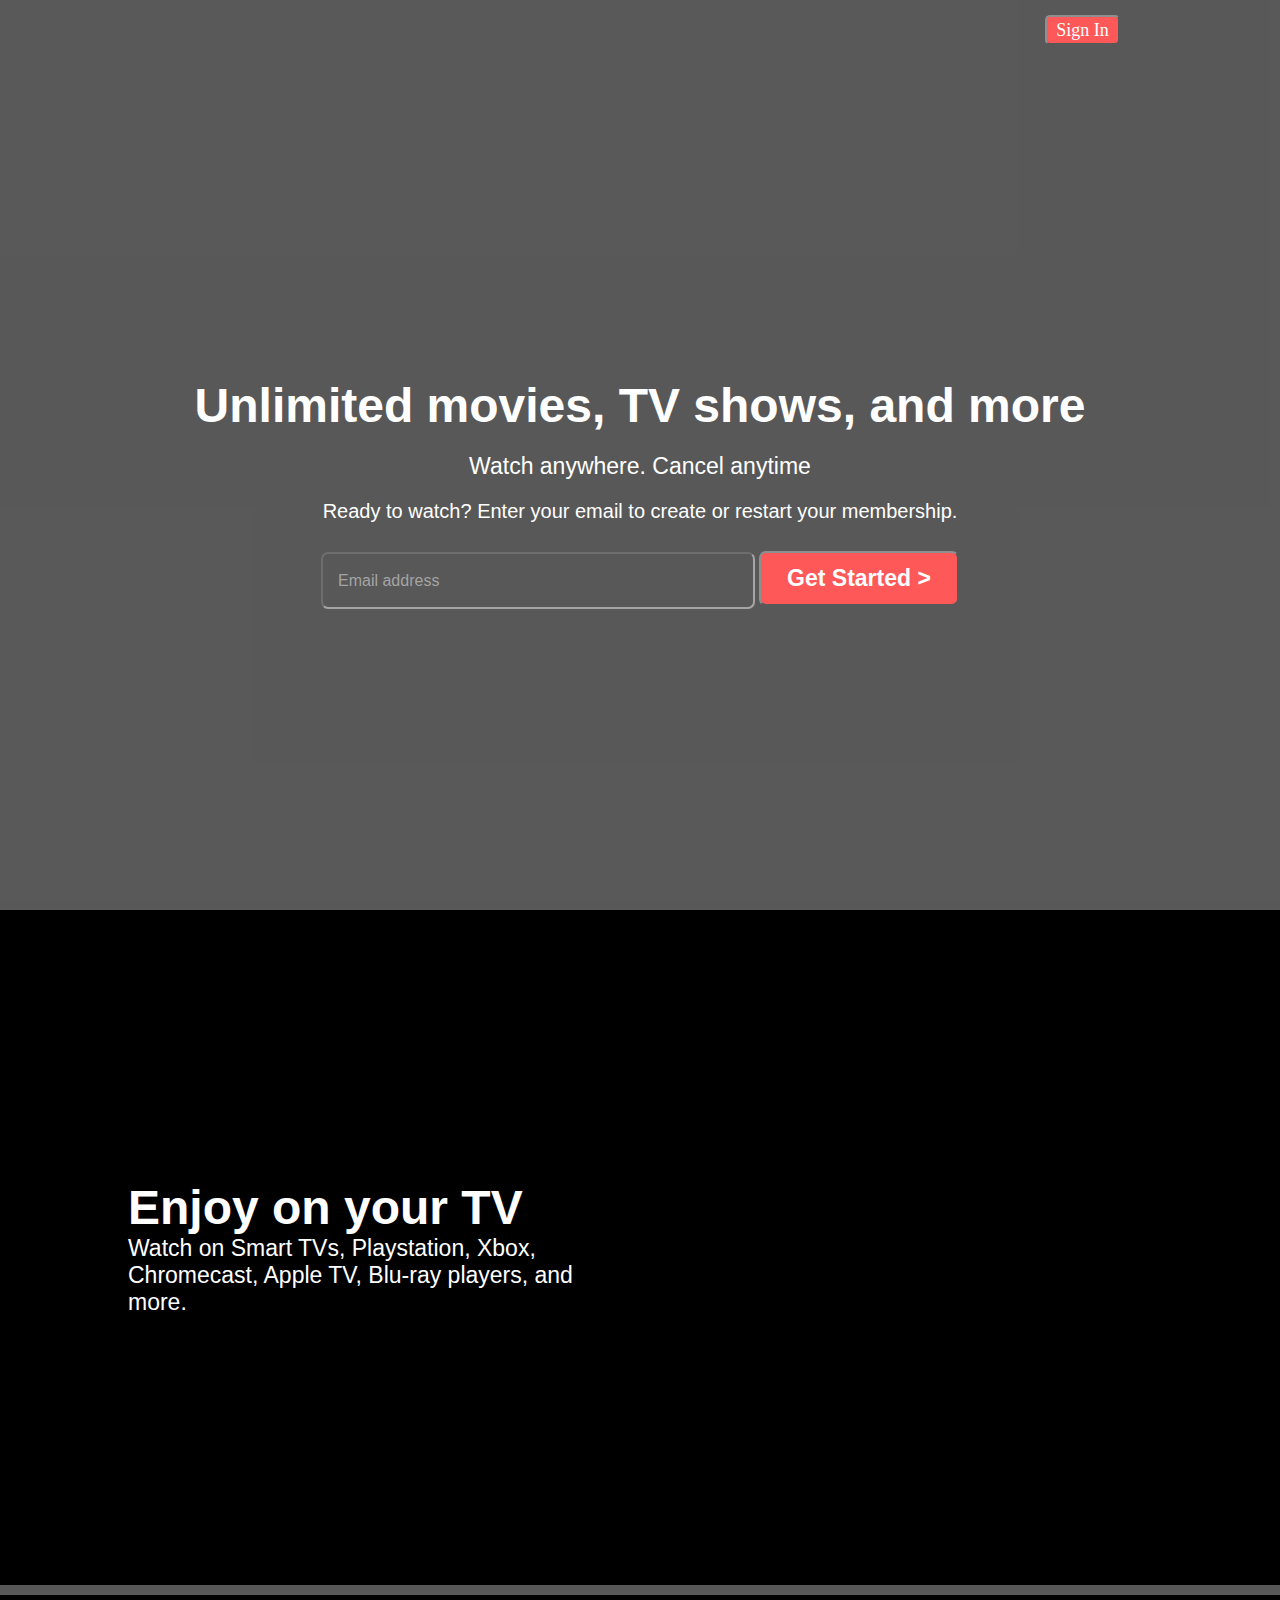
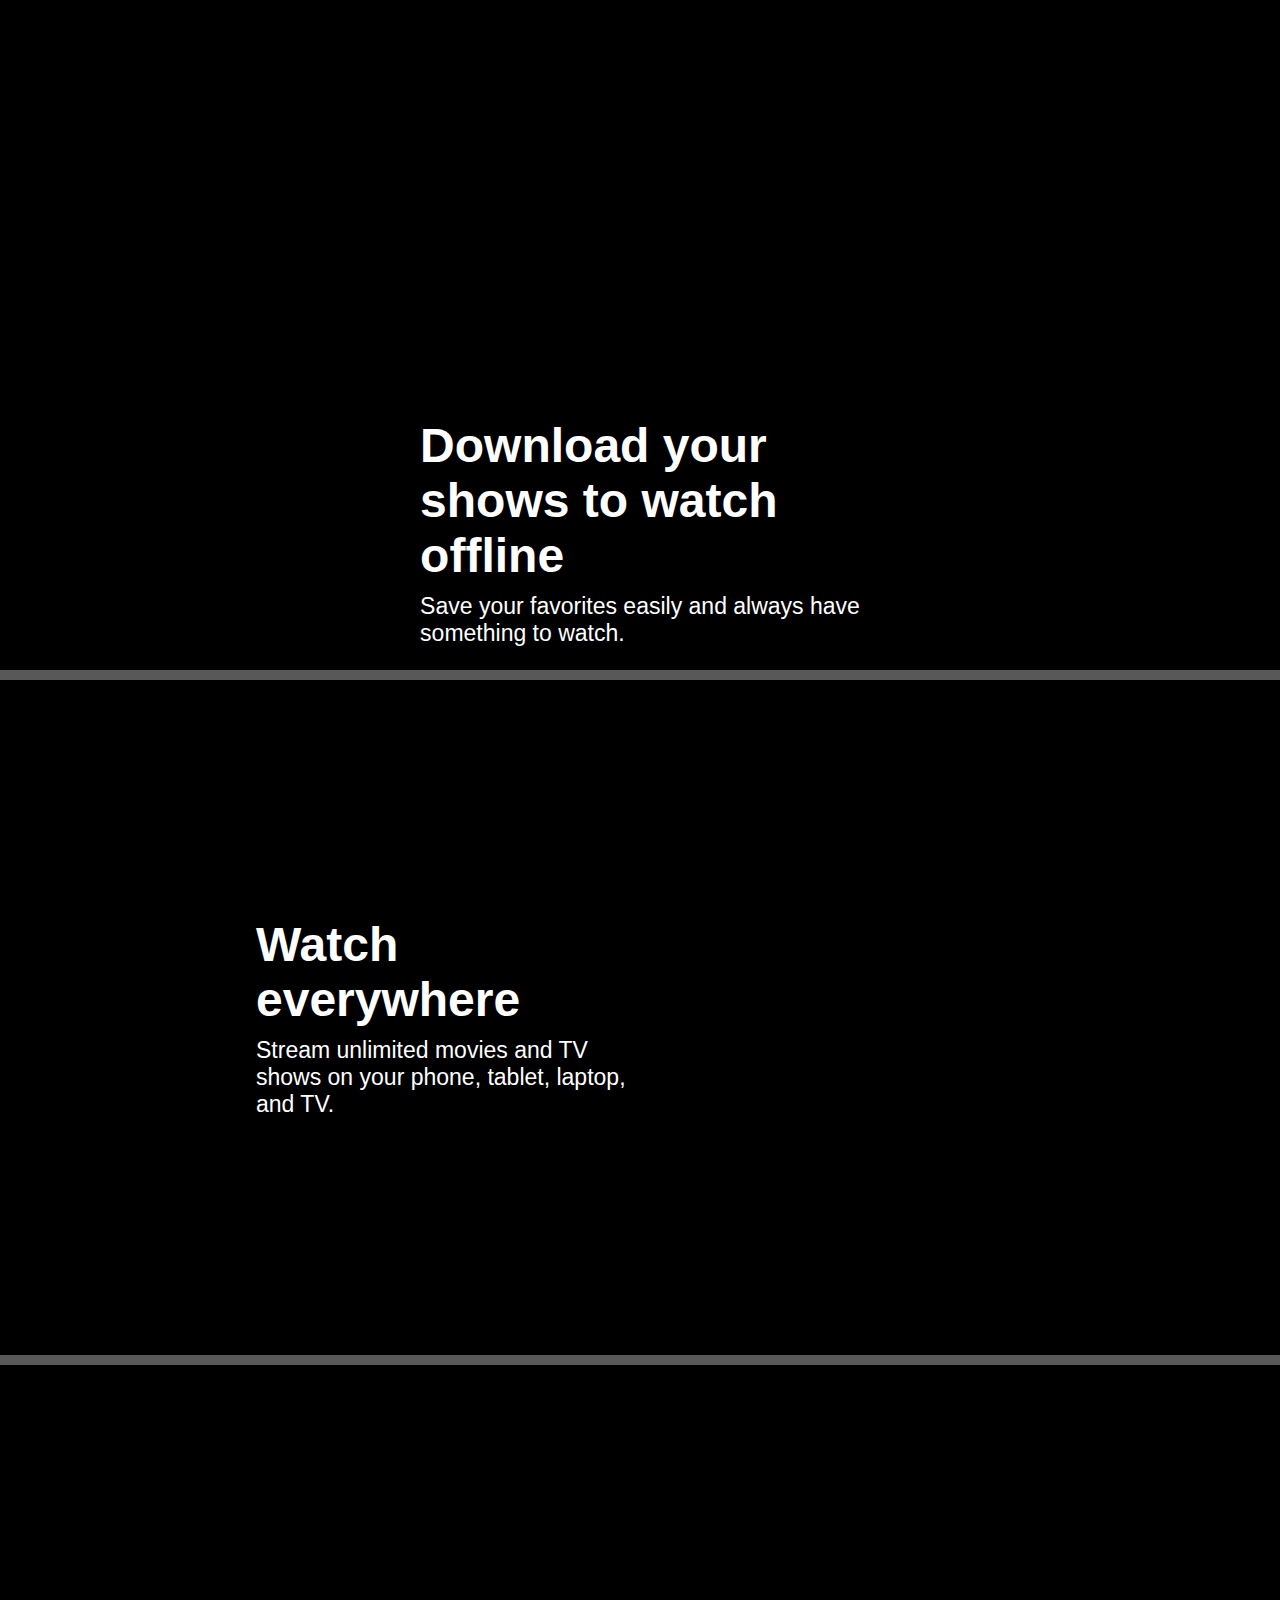
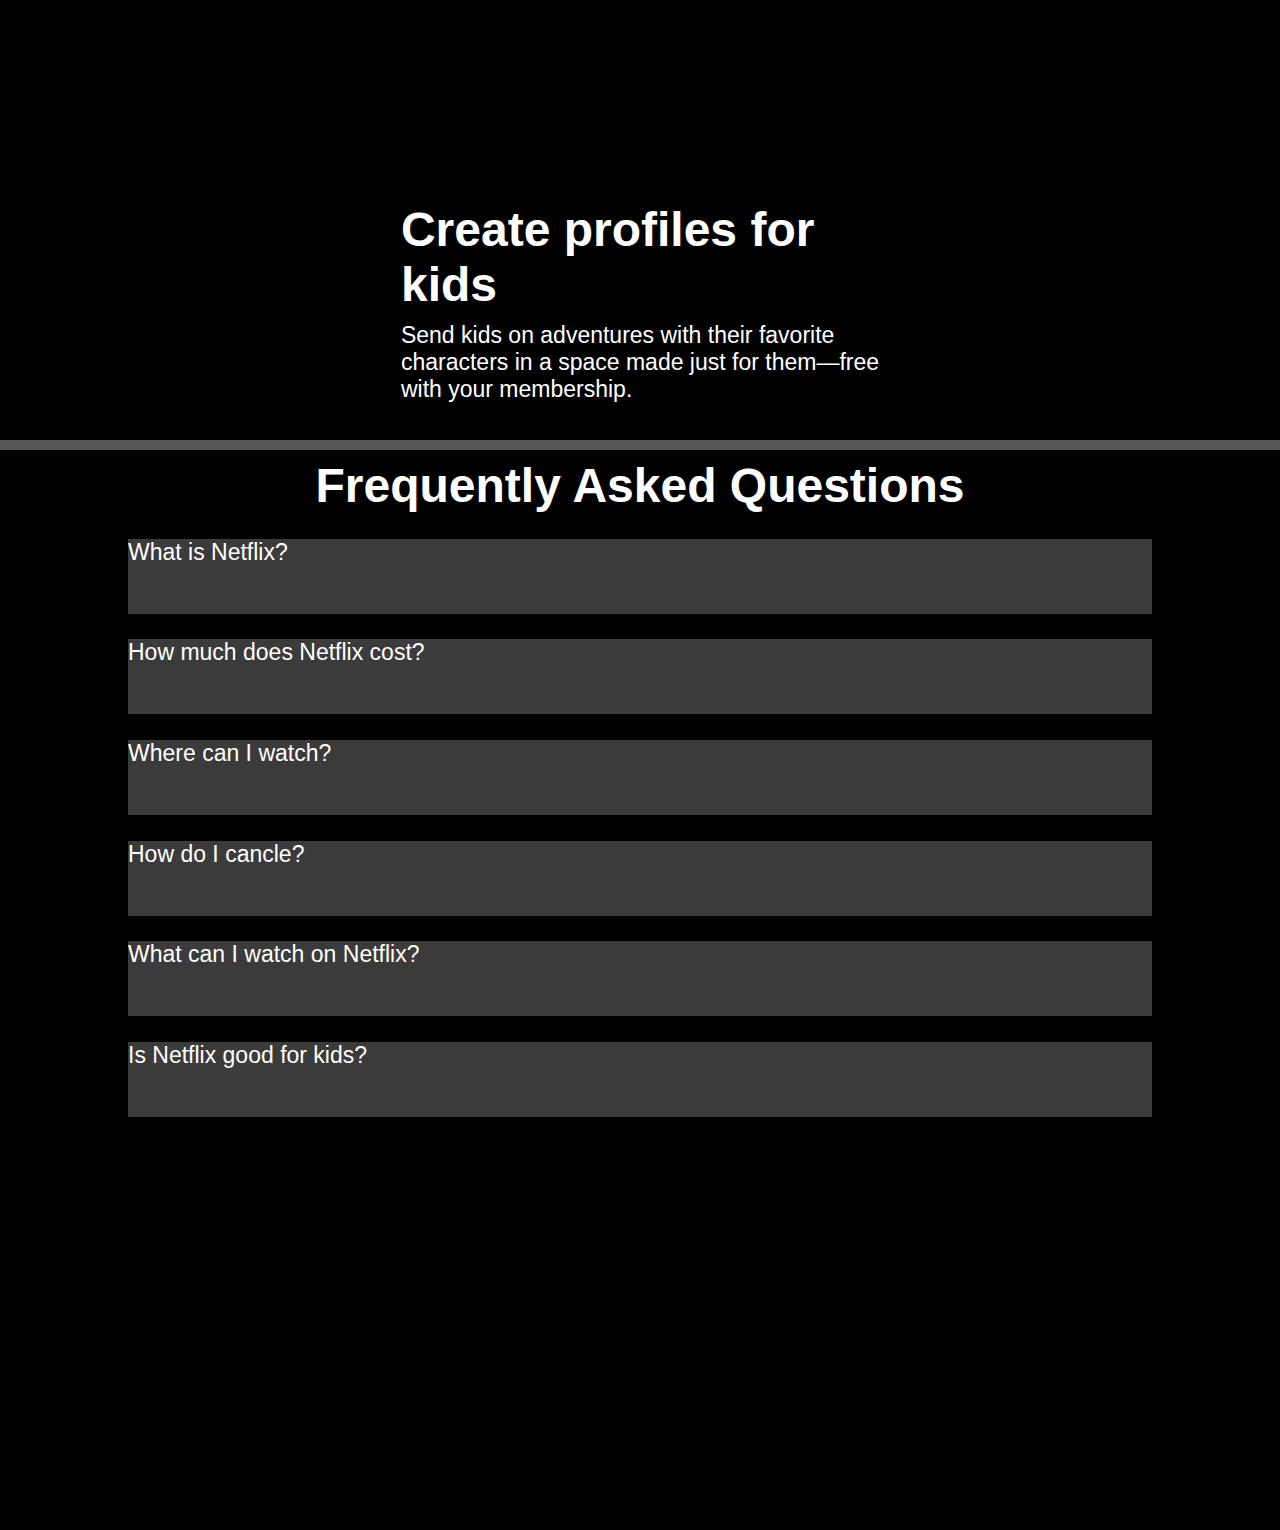
==== netflix.html @ d9dd7dc3 "first commit" ====
<!-- @format -->

<!DOCTYPE html>
<html lang="en">
  <head>
    <meta charset="UTF-8" />
    <meta name="viewport" content="width=device-width, initial-scale=1.0" />
    <title>Netflix</title>
    <link rel="stylesheet" href="style.css" />
  </head>
  <body>
    <div class="background">
      <div class="box">
        <nav>
          <span><img src="logo.svg" alt="" width="150px" /></span>
          <div><button>Sign In</button></div>
        </nav>
        <div class="font">
          <span>Unlimited movies, TV shows, and more</span>
          <span>Watch anywhere. Cancel anytime</span>
          <span
            >Ready to watch? Enter your email to create or restart your
            membership.</span
          >
        </div>
        <div class="input">
          <input type="text" placeholder="Email address" />
          <button>Get Started ></button>
        </div>
      </div>
    </div>
    <div class="line"></div>
    <div class="box2">
      <div class="box3">
        <span> Enjoy on your TV</span>
        <span>Watch on Smart TVs, Playstation, Xbox,</span>
        <span>Chromecast, Apple TV, Blu-ray players, and</span>
        <span> more.</span>
        <img src="tv.png" alt="" />
      </div>
    </div>
    <div class="line"></div>
    <div class="box2">
      <div class="box4">
        <img src="2.jpg" alt="" />
        <div>
        <div>Download your</div>
        <div>shows to watch</div>
     <div>offline</div>
    <div>Save your favorites easily and always have</div>
     <div> something to watch.</div>
</div>
</div>
    </div>
    <div class="line"></div>
    <div class="box2">
      <div class="box5">
      <div>Watch</div>
      <div>everywhere</div>
      <div>Stream unlimited movies and TV</div>
      <div>shows on your phone, tablet, laptop,</div>
      <div>and TV.</div>
      </div>
    </div>
    <div class="line"></div>
    <div class="box2">
      <div class="box6">
        <img src="k.png" alt="">
        <div>
          <div>Create profiles for</div>
          <div>kids</div>
          <div>Send kids on adventures with their favorite</div>
          <div>characters in a space made just for them—free</div>
          <div>with your membership.</div>
        </div>
      </div>
    </div>
    <div class="line"></div>
    <div class="faqs">
      <div class="box7">
        <div class="heading">Frequently Asked Questions</div>
        <div class="container">What is Netflix?</div>
        <div class="container">How much does Netflix cost?</div>
        <div class="container">Where can I watch?</div>
        <div class="container">How do I cancle?</div>
        <div class="container">What can I watch on Netflix?</div>
        <div class="container">Is Netflix good for kids?</div>
      </div>
    </div>
  </body>
</html>
---- style.css ----
/** @format */

* {
  margin: 0;
  padding: 0;
}
.background {
  width: 100vw;
  height: 100vh;
  background-image: url(1.jpg);
  background-repeat: no-repeat;
  background-size: cover;
  background-position: center center;
  position: relative;
}
.box {
  height: 100vh;
  width: 100vw;
  background-color: black;
  opacity: 0.65;
  display: flex;
  justify-content: center;
  align-items: center;
  position: absolute;
  top: 0;
}
.font {
  display: flex;
  flex-direction: column;
  justify-content: center;
  align-items: center;
  gap: 20px;
  position: absolute;
}
.font :first-child {
  font-size: 48px;
  color: white;
  font-family: "Segoe UI", Tahoma, Geneva, Verdana, sans-serif;
  font-weight: 900;
}
.font :nth-child(2) {
  font-size: 23px;
  color: white;
  font-weight: 400;
  font-family: "Segoe UI", Tahoma, Geneva, Verdana, sans-serif;
}
.font :nth-child(3) {
  font-size: 20px;
  color: white;
  font-family: "Segoe UI", Tahoma, Geneva, Verdana, sans-serif;
}
.input {
  position: relative;
  top: 130px;
}
.input input {
  background-color: black;
  font-size: 16px;
  font-family: "Segoe UI", Tahoma, Geneva, Verdana, sans-serif;
  font-weight: 400;
  width: 400px;
  height: 23px;
  padding: 15px;
  border-radius: 7px;
}
.input button {
  background-color: red;
  height: 55px;
  color: white;
  font-size: 23px;
  font-weight: 700;
  padding: auto;
  width: 200px;
  border-radius: 7px;
}
.line {
  height: 10px;
  width: 100vw;
  background-color: rgb(88, 88, 88);
}
.box2 {
  height: 75vh;
  width: 100vw;
  background-color: black;
}
.box3 {
  width: 80vw;
  height: 75vh;
  display: flex;
  flex-direction: row;
  flex-flow: column wrap;
  justify-content: center;
  margin: auto;
  color: white;
}
.box3 :first-child {
  font-size: 48px;
  font-weight: 900;
  font-family: "Segoe UI", Tahoma, Geneva, Verdana, sans-serif;
}
.box3 :nth-child(2) {
  font-size: 23px;
  font-weight: 400;
  font-family: "Segoe UI", Tahoma, Geneva, Verdana, sans-serif;
}
.box3 :nth-child(3) {
  font-size: 23px;
  font-weight: 400;
  font-family: "Segoe UI", Tahoma, Geneva, Verdana, sans-serif;
}
.box3 :nth-child(4) {
  font-size: 23px;
  font-weight: 400;
  font-family: "Segoe UI", Tahoma, Geneva, Verdana, sans-serif;
}
.box3 img {
  width: 500px;
}
nav {
  height: 60px;
  width: 75vw;
  margin: auto;
  display: flex;
  justify-content: space-between;
  align-items: center;
  flex-direction: row;
  position: absolute;
  top: 0;
}
nav button {
  background-color: red;
  color: white;
  font-family: "Times New Roman", Times, serif;
  font-weight: 400;
  font-size: 18px;
  width: 75px;
  height: 30px;
  border-radius: 5px;
}
.box4 {
  width: 80vw;
  height: 75vh;
  display: flex;
  flex-direction: row;
  flex-flow: column wrap;
  justify-content: center;
  margin: auto;
  color: white;
  align-items: center;
}
.box4 div :nth-child(1) {
  font-size: 48px;
  font-weight: 900;
  font-family: "Segoe UI", Tahoma, Geneva, Verdana, sans-serif;
}
.box4 div :nth-child(2) {
  font-size: 48px;
  font-weight: 900;
  font-family: "Segoe UI", Tahoma, Geneva, Verdana, sans-serif;
}
.box4 div :nth-child(3) {
  font-size: 48px;
  font-weight: 900;
  font-family: "Segoe UI", Tahoma, Geneva, Verdana, sans-serif;
}
.box4 div :nth-child(4) {
  font-size: 23px;
  font-weight: 400;
  font-family: "Segoe UI", Tahoma, Geneva, Verdana, sans-serif;
  margin-top: 10px;
}
.box4 div :nth-child(5) {
  font-size: 23px;
  font-weight: 400;
  font-family: "Segoe UI", Tahoma, Geneva, Verdana, sans-serif;
}
.box4 img {
  height: 400px;
}
.box5 {
  width: 60vw;
  height: 75vh;

  display: flex;
  flex-direction: column;
  justify-content: center;
  margin: auto;
  color: white;

  text-align: start;
}
.box5 :nth-child(1) {
  font-size: 48px;
  font-weight: 900;
  font-family: "Segoe UI", Tahoma, Geneva, Verdana, sans-serif;
}
.box5 :nth-child(2) {
  font-size: 48px;
  font-weight: 900;
  font-family: "Segoe UI", Tahoma, Geneva, Verdana, sans-serif;
}
.box5 :nth-child(3) {
  font-size: 23px;
  font-weight: 400;
  font-family: "Segoe UI", Tahoma, Geneva, Verdana, sans-serif;
  margin-top: 10px;
}
.box5 :nth-child(4) {
  font-size: 23px;
  font-weight: 400;
  font-family: "Segoe UI", Tahoma, Geneva, Verdana, sans-serif;
}
.box5 :nth-child(5) {
  font-size: 23px;
  font-weight: 400;
  font-family: "Segoe UI", Tahoma, Geneva, Verdana, sans-serif;
}
.box6 {
  width: 80vw;
  height: 75vh;
  display: flex;
  flex-direction: row;
  flex-flow: column wrap;
  justify-content: center;
  margin: auto;
  color: white;
  align-items: center;
}
.box6 div :nth-child(1) {
  font-size: 48px;
  font-weight: 900;
  font-family: "Segoe UI", Tahoma, Geneva, Verdana, sans-serif;
}
.box6 div :nth-child(2) {
  font-size: 48px;
  font-weight: 900;
  font-family: "Segoe UI", Tahoma, Geneva, Verdana, sans-serif;
}
.box6 div :nth-child(3) {
  font-size: 23px;
  font-weight: 400;
  font-family: "Segoe UI", Tahoma, Geneva, Verdana, sans-serif;
  margin-top: 10px;
}
.box6 div :nth-child(4) {
  font-size: 23px;
  font-weight: 400;
  font-family: "Segoe UI", Tahoma, Geneva, Verdana, sans-serif;
}
.box6 div :nth-child(5) {
  font-size: 23px;
  font-weight: 400;
  font-family: "Segoe UI", Tahoma, Geneva, Verdana, sans-serif;
}
.box6 img {
  height: 400px;
}
.faqs {
  height: 120vh;
  background-color: black;
}
.box7 {
  width: 80vw;
  height: 75vh;
  display: grid;
  grid-template-columns: 1fr;

  justify-content:center ;
  margin: auto;
  color: white;
  align-items:center ;
  gap: 10px;
}
.container {
  height: 75px;
  width: 80vw;
  background-color: rgb(59, 59, 59);font-size: 23px;font-family: 'Segoe UI', Tahoma, Geneva, Verdana, sans-serif;
}
.heading{ font-size: 48px;
  font-weight: 900;
  font-family: "Segoe UI", Tahoma, Geneva, Verdana, sans-serif;text-align: center;
}}
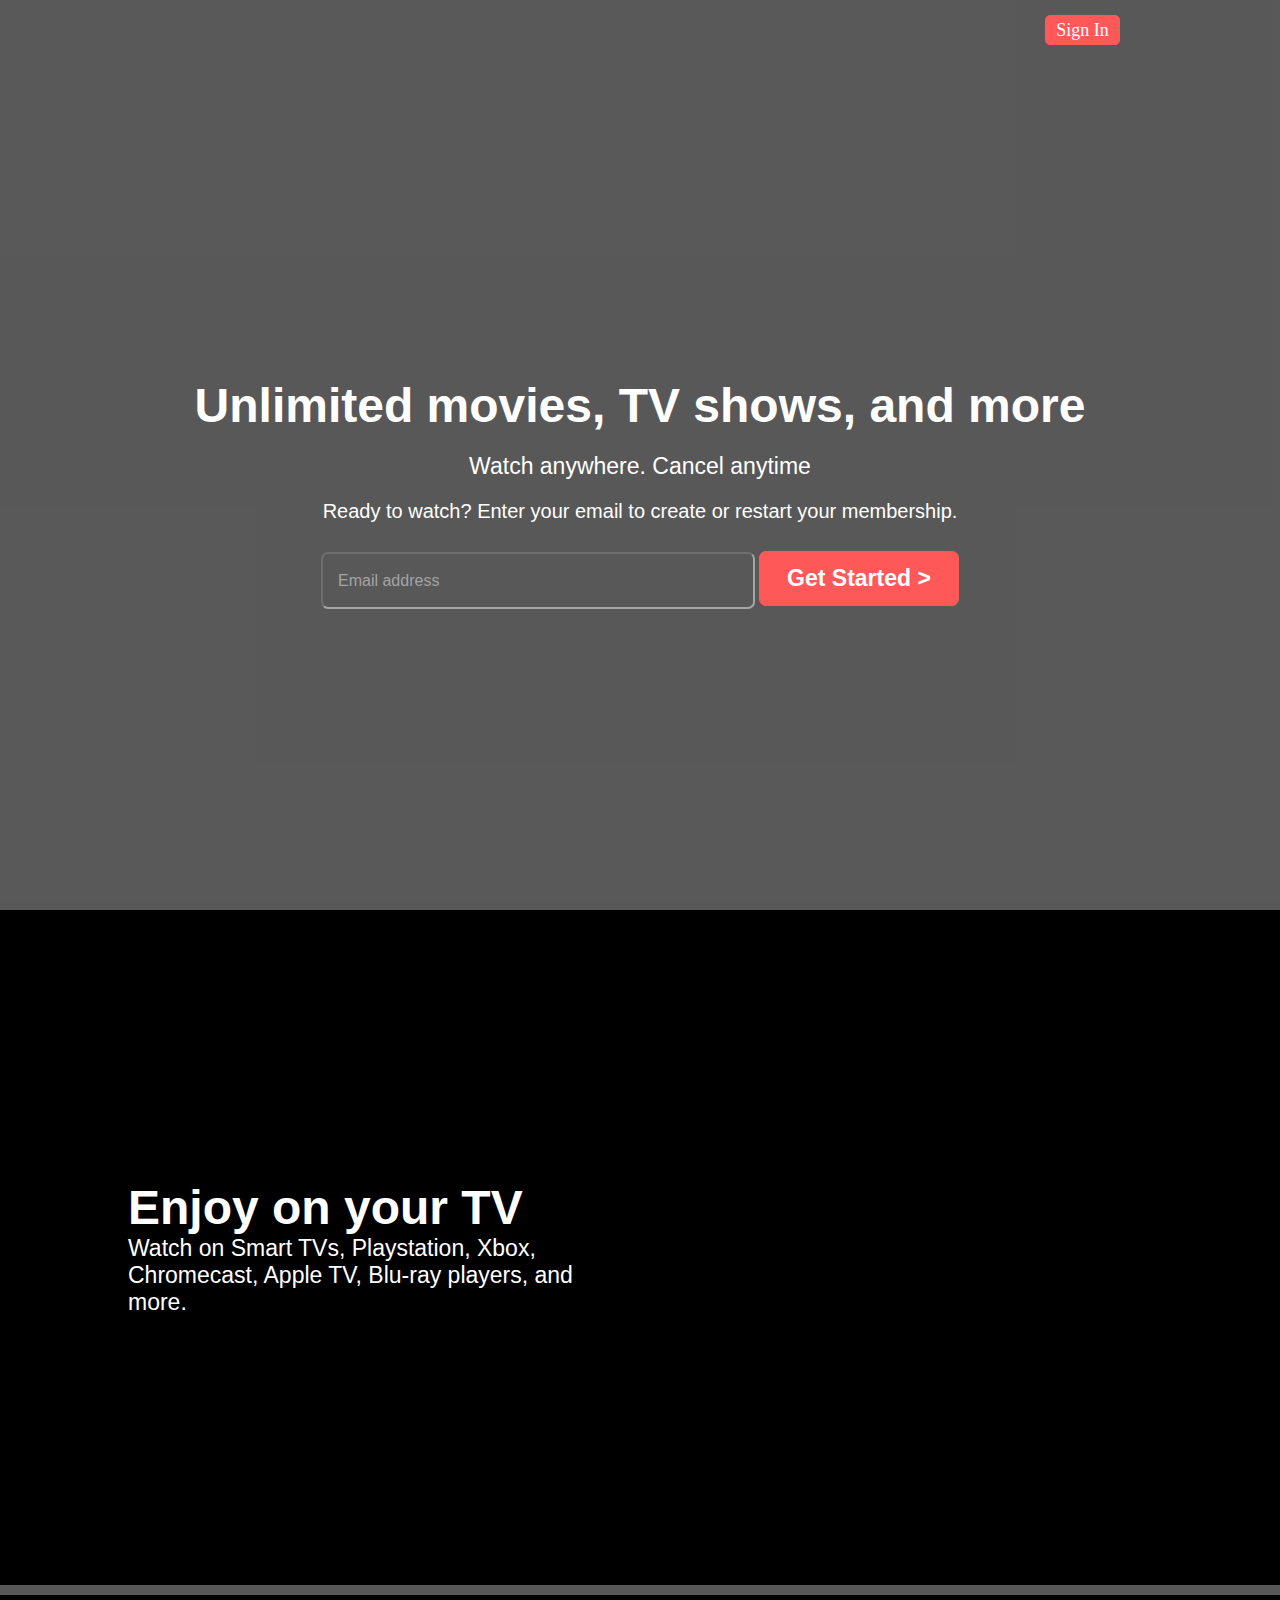
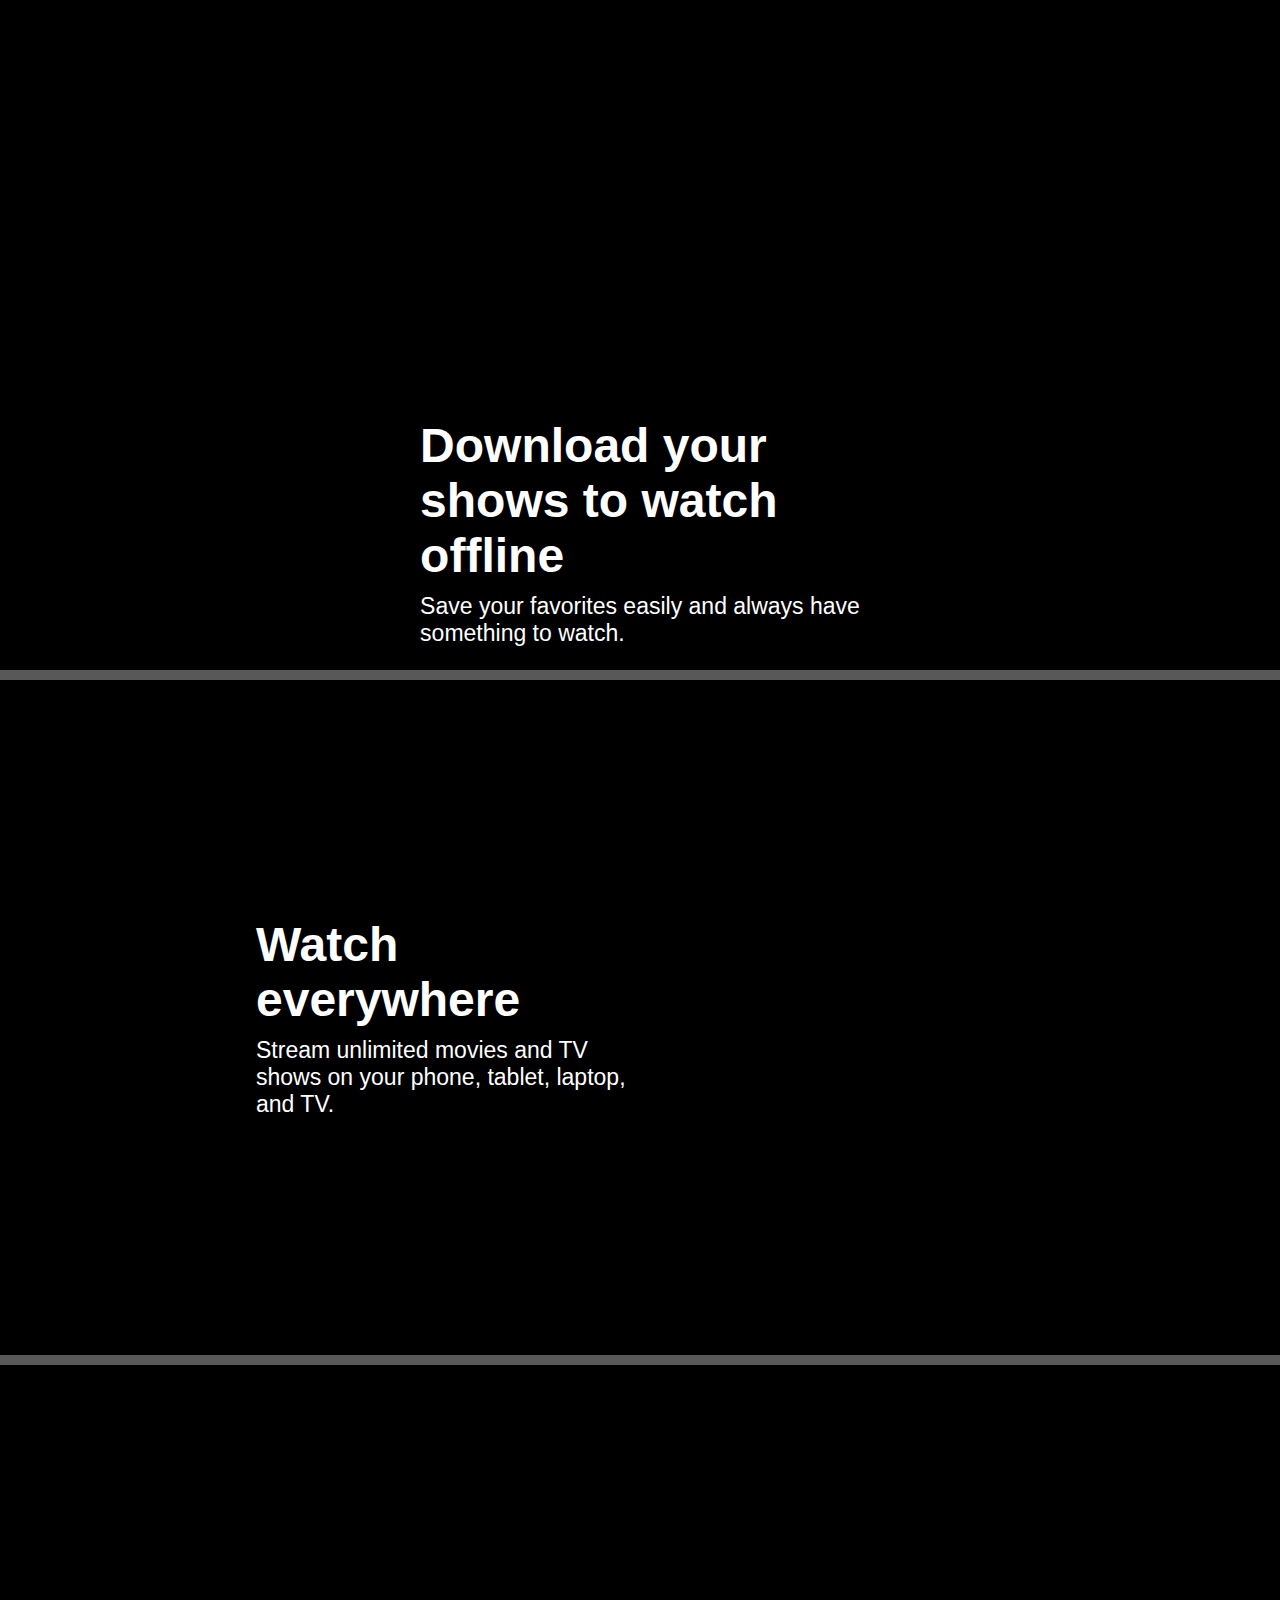
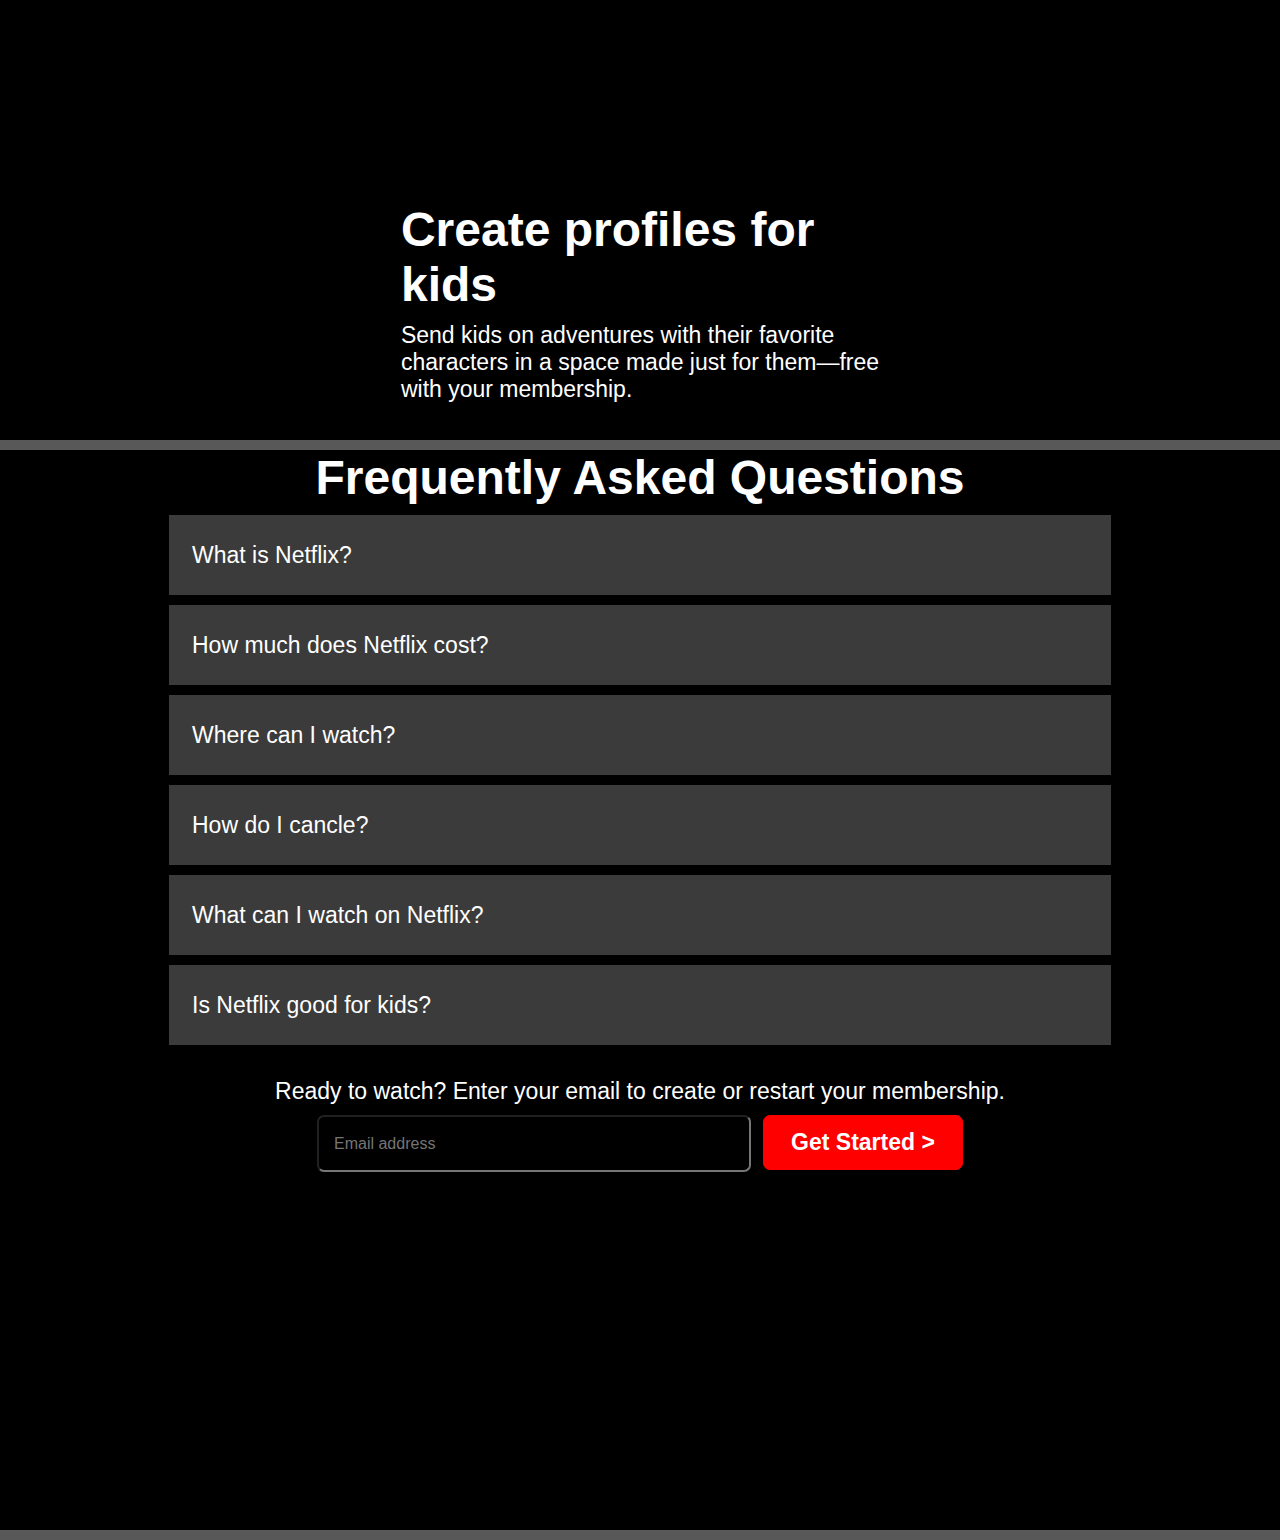
==== commit fbb3fdd3: "Edited" ====
--- a/netflix.html
+++ b/netflix.html
@@ -79,13 +79,20 @@
     <div class="faqs">
       <div class="box7">
         <div class="heading">Frequently Asked Questions</div>
-        <div class="container">What is Netflix?</div>
-        <div class="container">How much does Netflix cost?</div>
-        <div class="container">Where can I watch?</div>
-        <div class="container">How do I cancle?</div>
-        <div class="container">What can I watch on Netflix?</div>
-        <div class="container">Is Netflix good for kids?</div>
+        <div class="container">What is Netflix? <img src="plus.svg" alt=""></div>
+        <div class="container">How much does Netflix cost? <img src="plus.svg" alt=""></div>
+        <div class="container">Where can I watch? <img src="plus.svg" alt=""></div>
+        <div class="container">How do I cancle? <img src="plus.svg" alt=""></div>
+        <div class="container">What can I watch on Netflix? <img src="plus.svg" alt=""></div>
+        <div class="container">Is Netflix good for kids? <img src="plus.svg" alt=""></div>
+        <div>Ready to watch? Enter your email to create or restart your membership.</div>
+         <div class="input2">
+          <input type="text" placeholder="Email address" />
+          <button>Get Started ></button>
+        </div>
+      </div>
       </div>
     </div>
+    <div class="line"></div>
   </body>
 </html>
--- a/style.css
+++ b/style.css
@@ -72,6 +72,7 @@
   padding: auto;
   width: 200px;
   border-radius: 7px;
+  border: 1px solid red;
 }
 .line {
   height: 10px;
@@ -136,6 +137,7 @@
   width: 75px;
   height: 30px;
   border-radius: 5px;
+  border: 1px solid red;
 }
 .box4 {
   width: 80vw;
@@ -265,18 +267,60 @@
   display: grid;
   grid-template-columns: 1fr;
 
-  justify-content:center ;
-  margin: auto;
-  color: white;
-  align-items:center ;
+  margin: auto;
+  color: white;
+
   gap: 10px;
 }
 .container {
-  height: 75px;
-  width: 80vw;
-  background-color: rgb(59, 59, 59);font-size: 23px;font-family: 'Segoe UI', Tahoma, Geneva, Verdana, sans-serif;
-}
-.heading{ font-size: 48px;
-  font-weight: 900;
-  font-family: "Segoe UI", Tahoma, Geneva, Verdana, sans-serif;text-align: center;
-}}+  height: 80px;
+  width: 70vw;
+  background-color: rgb(59, 59, 59);
+  font-size: 23px;
+  font-family: "Segoe UI", Tahoma, Geneva, Verdana, sans-serif;
+  display: flex;
+  align-items: center;
+  justify-content: space-between;
+  padding-left: 23px;
+  padding-right: 23px;
+  margin: auto;
+}
+.heading {
+  font-size: 48px;
+  font-weight: 900;
+  font-family: "Segoe UI", Tahoma, Geneva, Verdana, sans-serif;
+  text-align: center;
+}
+.box7 :nth-child(8) {
+  font-size: 23px;
+  font-weight: 400;
+  font-family: "Segoe UI", Tahoma, Geneva, Verdana, sans-serif;
+  text-align: center;
+  margin-top: 23px;
+}
+.input2{
+  display: flex;
+  justify-content: center;
+  gap: 12px;
+}
+.input2 input {
+  background-color: black;
+  font-size: 16px;
+  font-family: "Segoe UI", Tahoma, Geneva, Verdana, sans-serif;
+  font-weight: 400;
+  width: 400px;
+  height: 23px;
+  padding: 15px;
+  border-radius: 7px;
+}
+.input2 button {
+  background-color: red;
+  height: 55px;
+  color: white;
+  font-size: 23px;
+  font-weight: 700;
+  padding: auto;
+  width: 200px;
+  border-radius: 7px;
+  border: 1px solid red;
+}
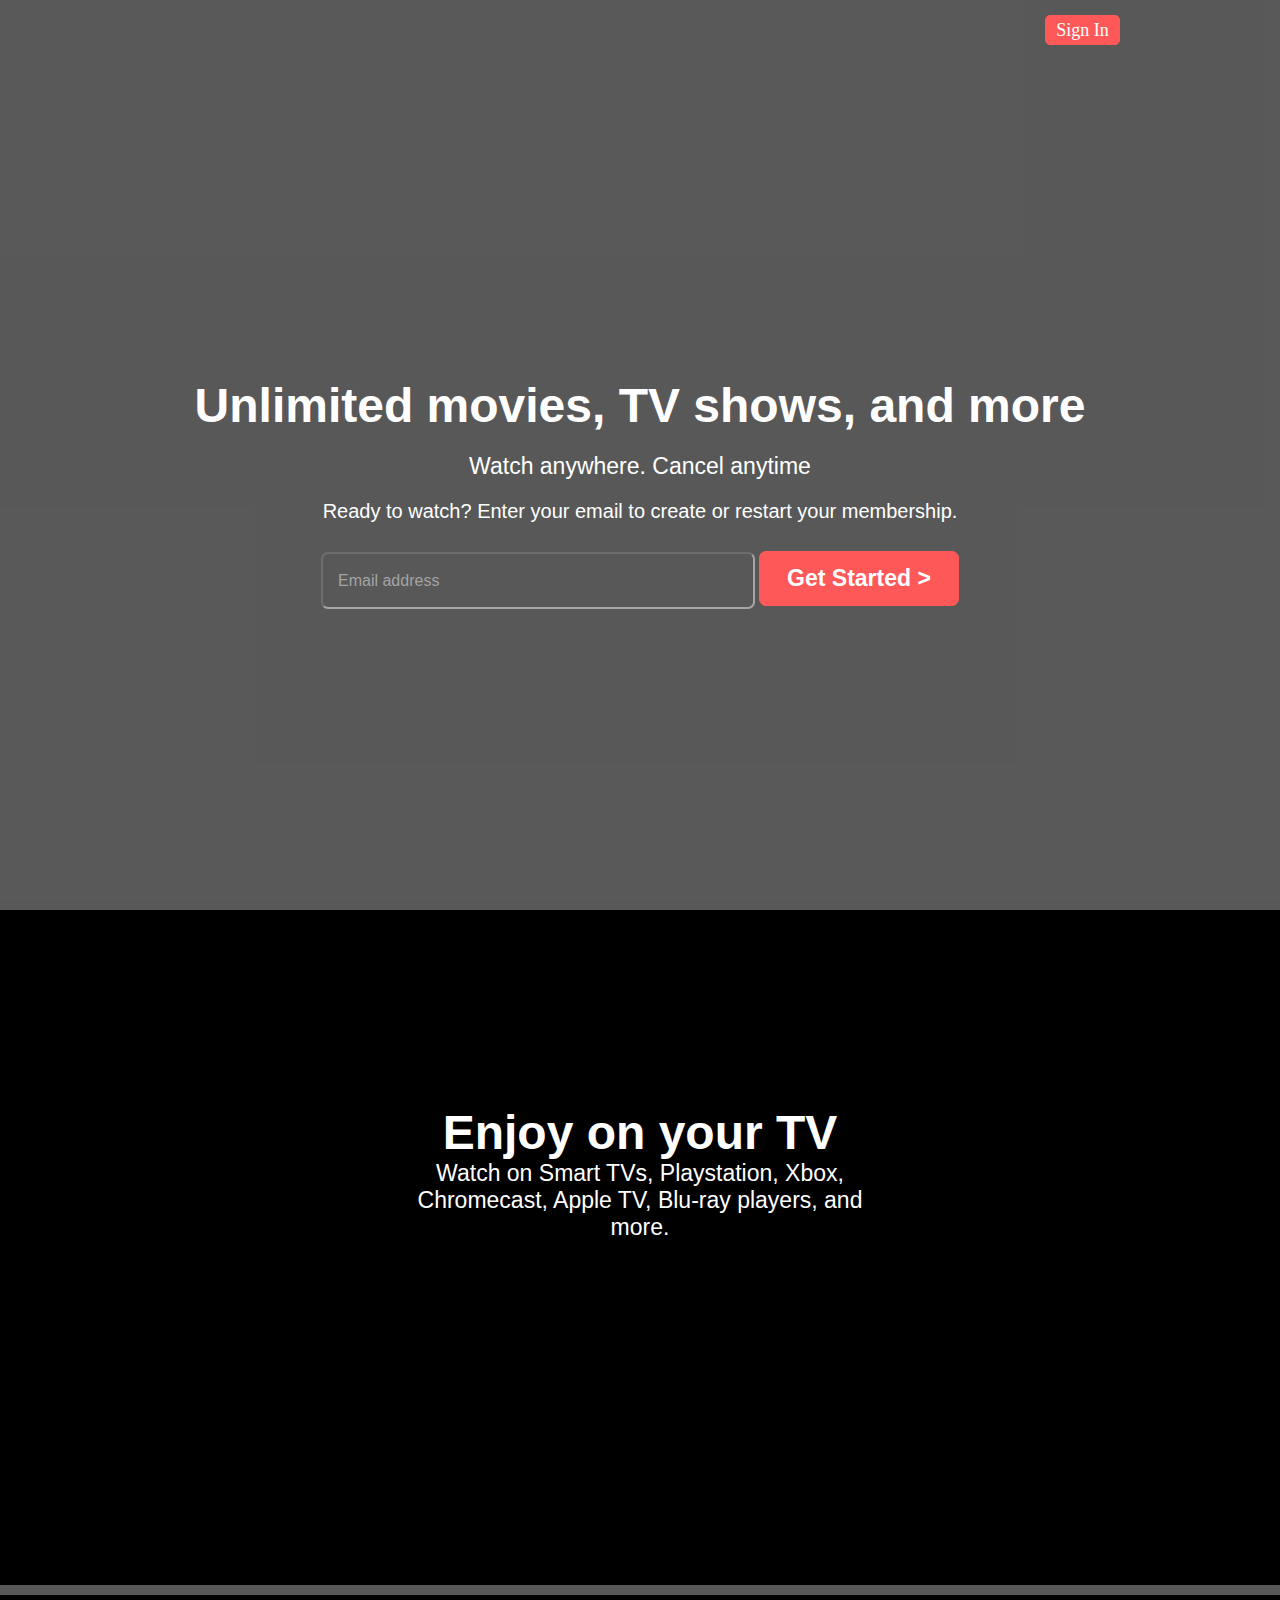
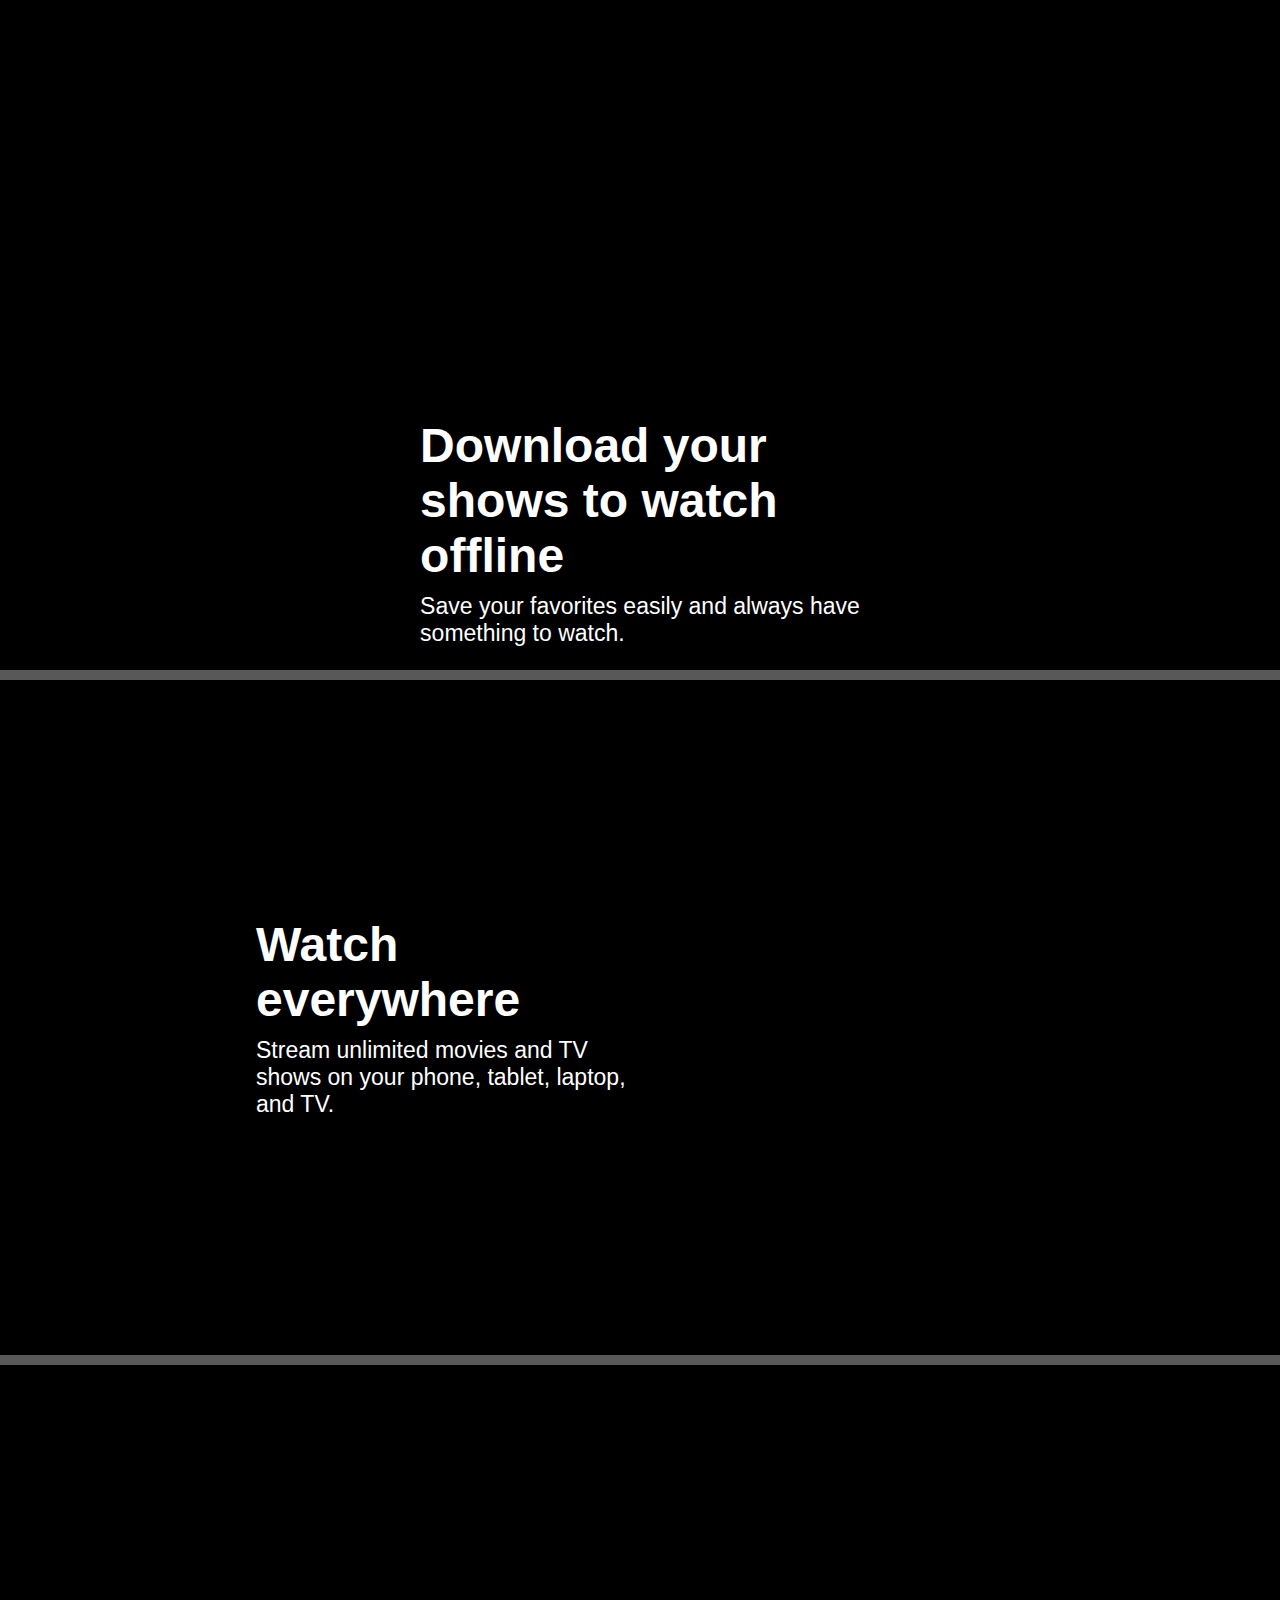
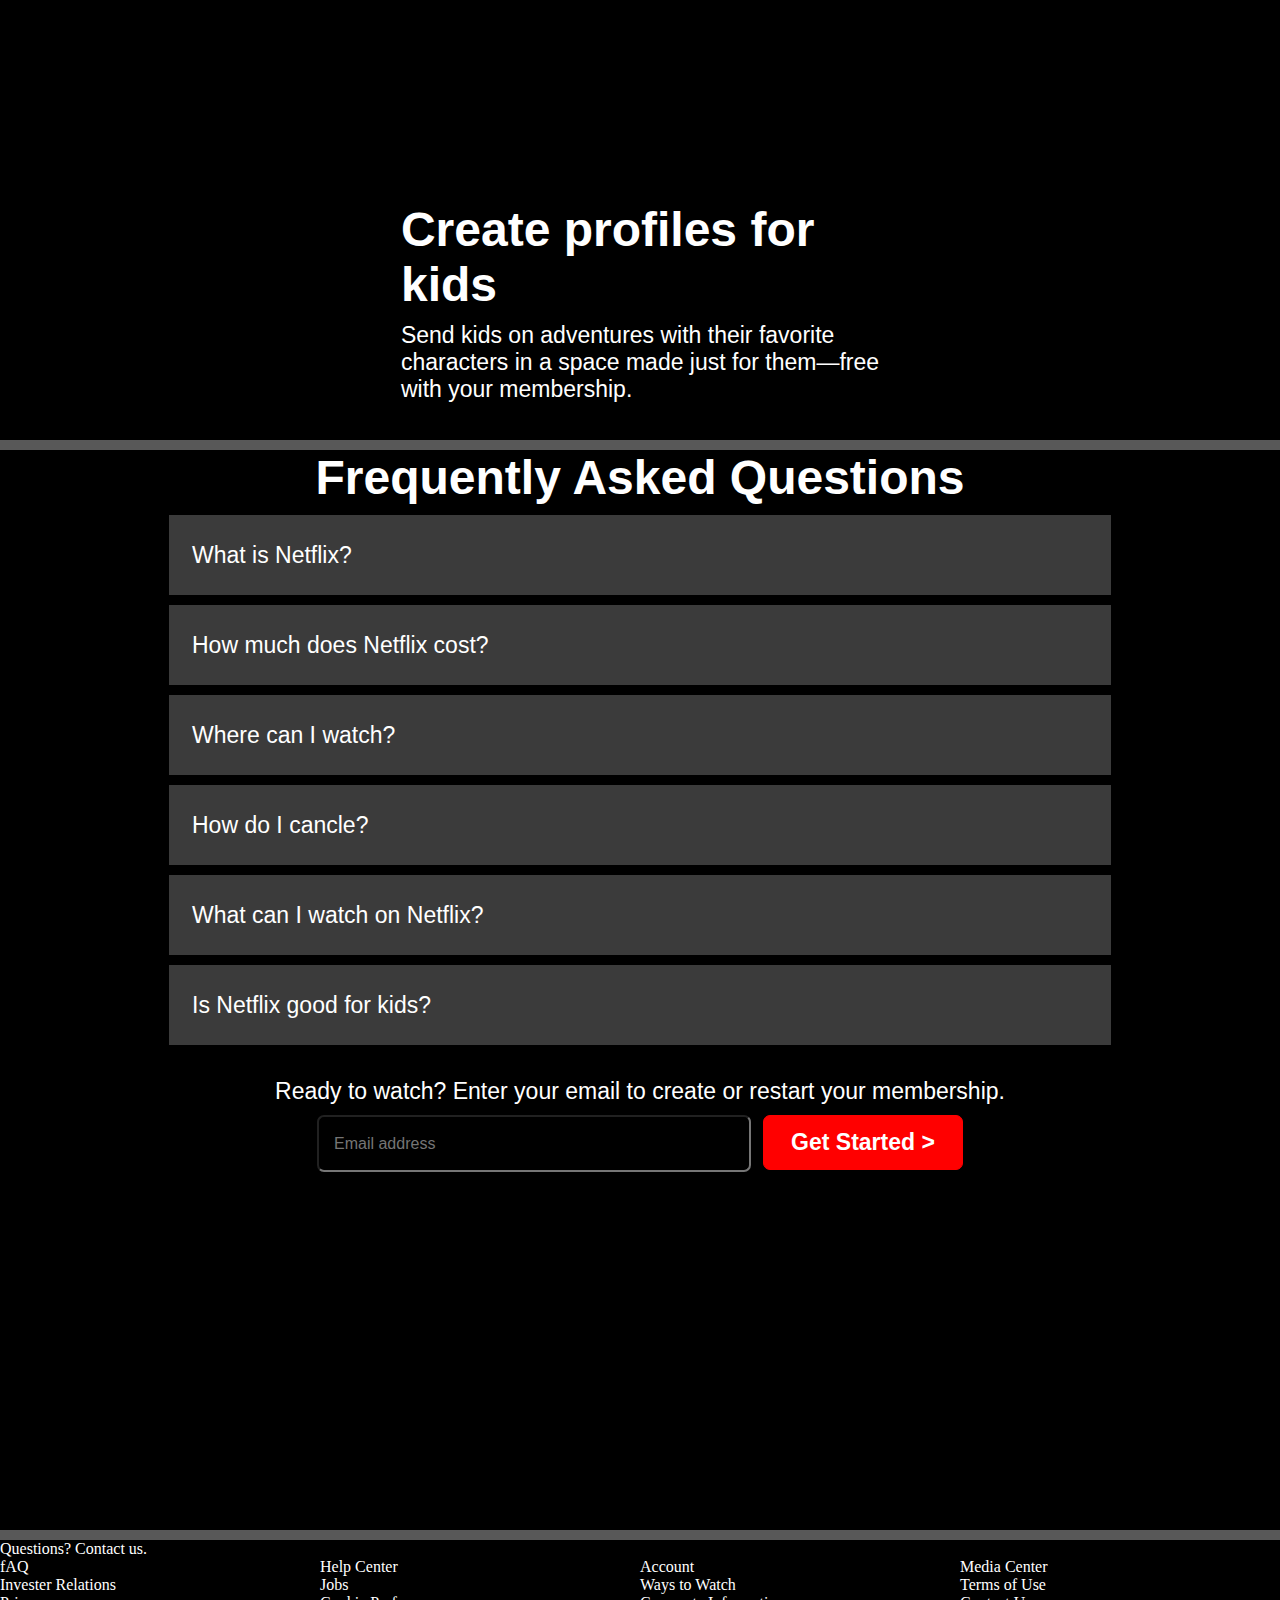
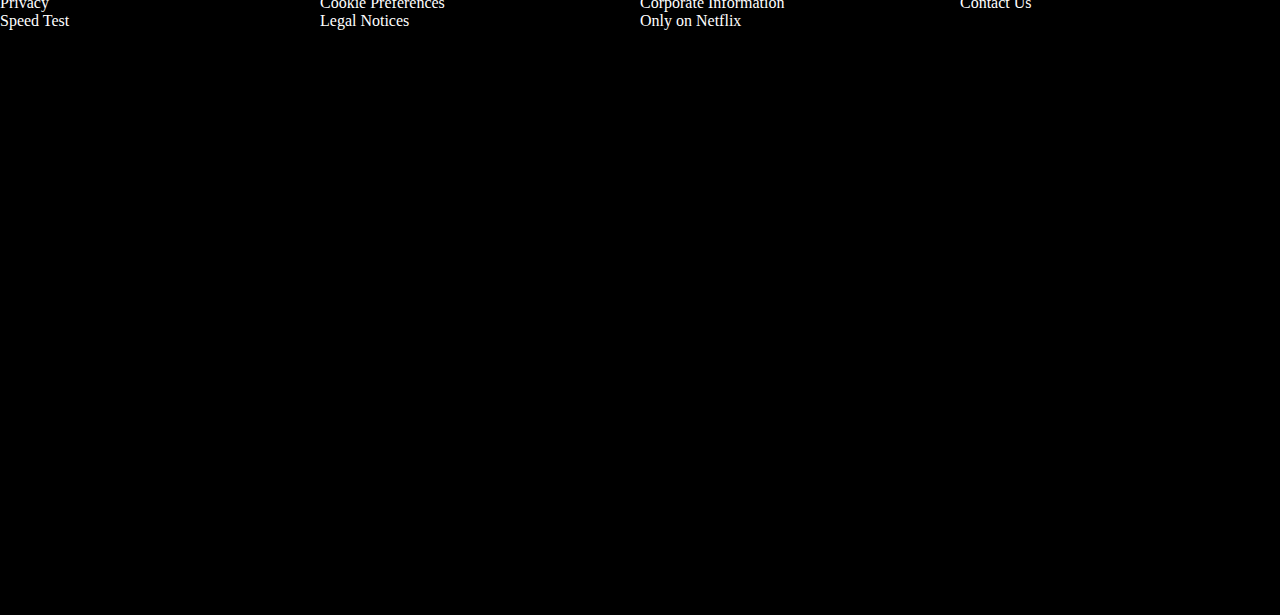
==== commit 940e8df6: "modified" ====
--- a/netflix.html
+++ b/netflix.html
@@ -37,6 +37,7 @@
         <span>Chromecast, Apple TV, Blu-ray players, and</span>
         <span> more.</span>
         <img src="tv.png" alt="" />
+        <video src="vid.m4v"  autoplay loop muted></video>
       </div>
     </div>
     <div class="line"></div>
@@ -94,5 +95,28 @@
       </div>
     </div>
     <div class="line"></div>
+    <div class="box2">
+      <div class="box8">
+        <a href="Questions? Contact us.">Questions? Contact us.</a>
+        <div class="grid">
+          <a href="fAQ">fAQ</a>
+          <a href="Help Center">Help Center</a>
+          <a href="Account">Account</a>
+          <a href="Media Center">Media Center</a>
+          <a href="Invester Relations">Invester Relations</a>
+          <a href="Jobs">Jobs</a>
+          <a href="Ways to Watch">Ways to Watch</a>
+          <a href="Terms of Use">Terms of Use</a>
+          <a href="Privacy">Privacy</a>
+          <a href="Cookie Preferences">Cookie Preferences</a>
+          <a href="Corporate Information">Corporate Information</a>
+          <a href="Contact Us">Contact Us</a>
+          <a href="Speed Test">Speed Test</a>
+          <a href="Legal Notices">Legal Notices</a>
+          <a href="Only on Netflix">Only on Netflix</a>
+         
+        </div>
+      </div>
+    </div>
   </body>
 </html>
--- a/style.css
+++ b/style.css
@@ -5,7 +5,7 @@
   padding: 0;
 }
 .background {
-  width: 100vw;
+  width: 100%;
   height: 100vh;
   background-image: url(1.jpg);
   background-repeat: no-repeat;
@@ -15,7 +15,7 @@
 }
 .box {
   height: 100vh;
-  width: 100vw;
+  width: 100%;
   background-color: black;
   opacity: 0.65;
   display: flex;
@@ -76,12 +76,12 @@
 }
 .line {
   height: 10px;
-  width: 100vw;
+  width: 100%;
   background-color: rgb(88, 88, 88);
 }
 .box2 {
   height: 75vh;
-  width: 100vw;
+  width: 100%;
   background-color: black;
 }
 .box3 {
@@ -91,6 +91,7 @@
   flex-direction: row;
   flex-flow: column wrap;
   justify-content: center;
+  align-items: center;
   margin: auto;
   color: white;
 }
@@ -115,7 +116,13 @@
   font-family: "Segoe UI", Tahoma, Geneva, Verdana, sans-serif;
 }
 .box3 img {
-  width: 500px;
+  width: 450px;
+  z-index: 1000;
+}
+.box3 video {
+  position: relative;
+right: 400px;
+  width: 350px;
 }
 nav {
   height: 60px;
@@ -298,7 +305,7 @@
   text-align: center;
   margin-top: 23px;
 }
-.input2{
+.input2 {
   display: flex;
   justify-content: center;
   gap: 12px;
@@ -324,3 +331,15 @@
   border-radius: 7px;
   border: 1px solid red;
 }
+.box8 {
+}
+.grid {
+  display: grid;
+  grid-template-columns: 1fr 1fr 1fr 1fr;
+  justify-content: center;
+  align-items: center;
+}
+.box8 a:link {
+  text-decoration: none;
+  color: white;
+}
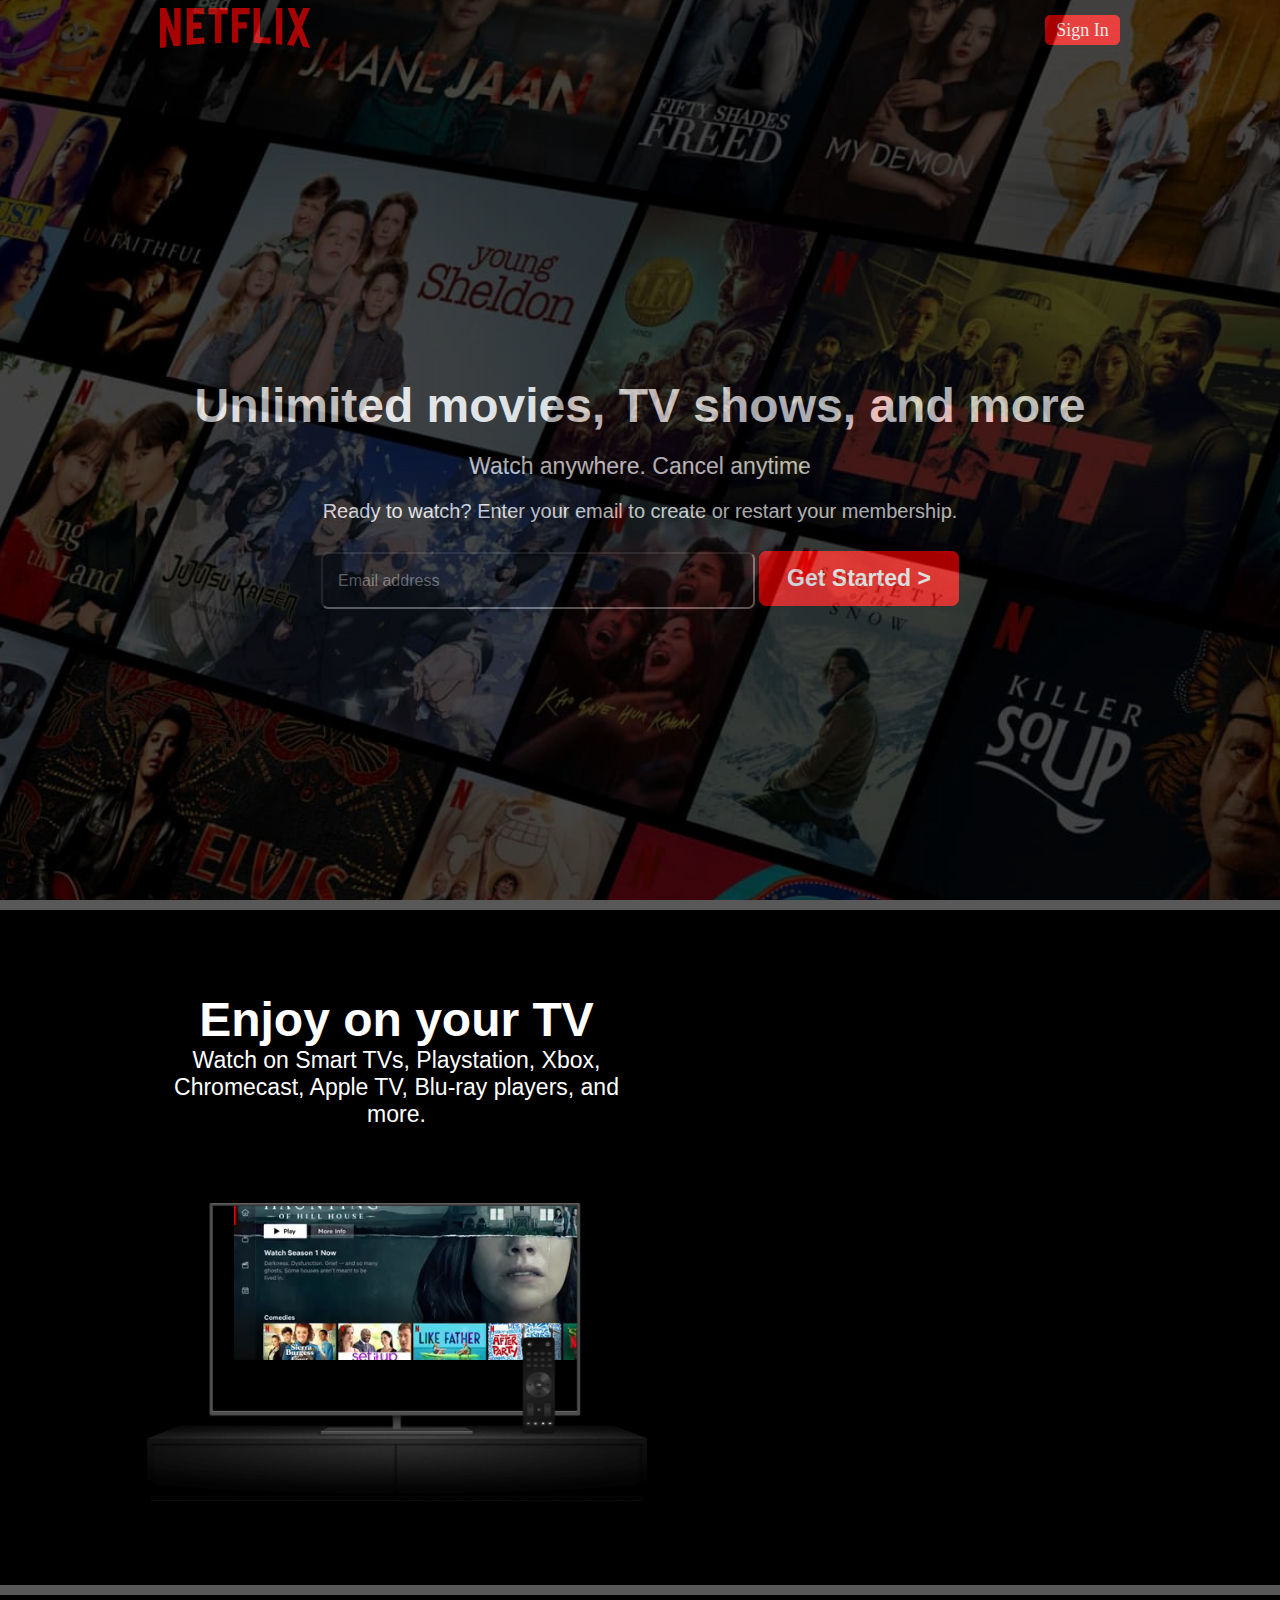
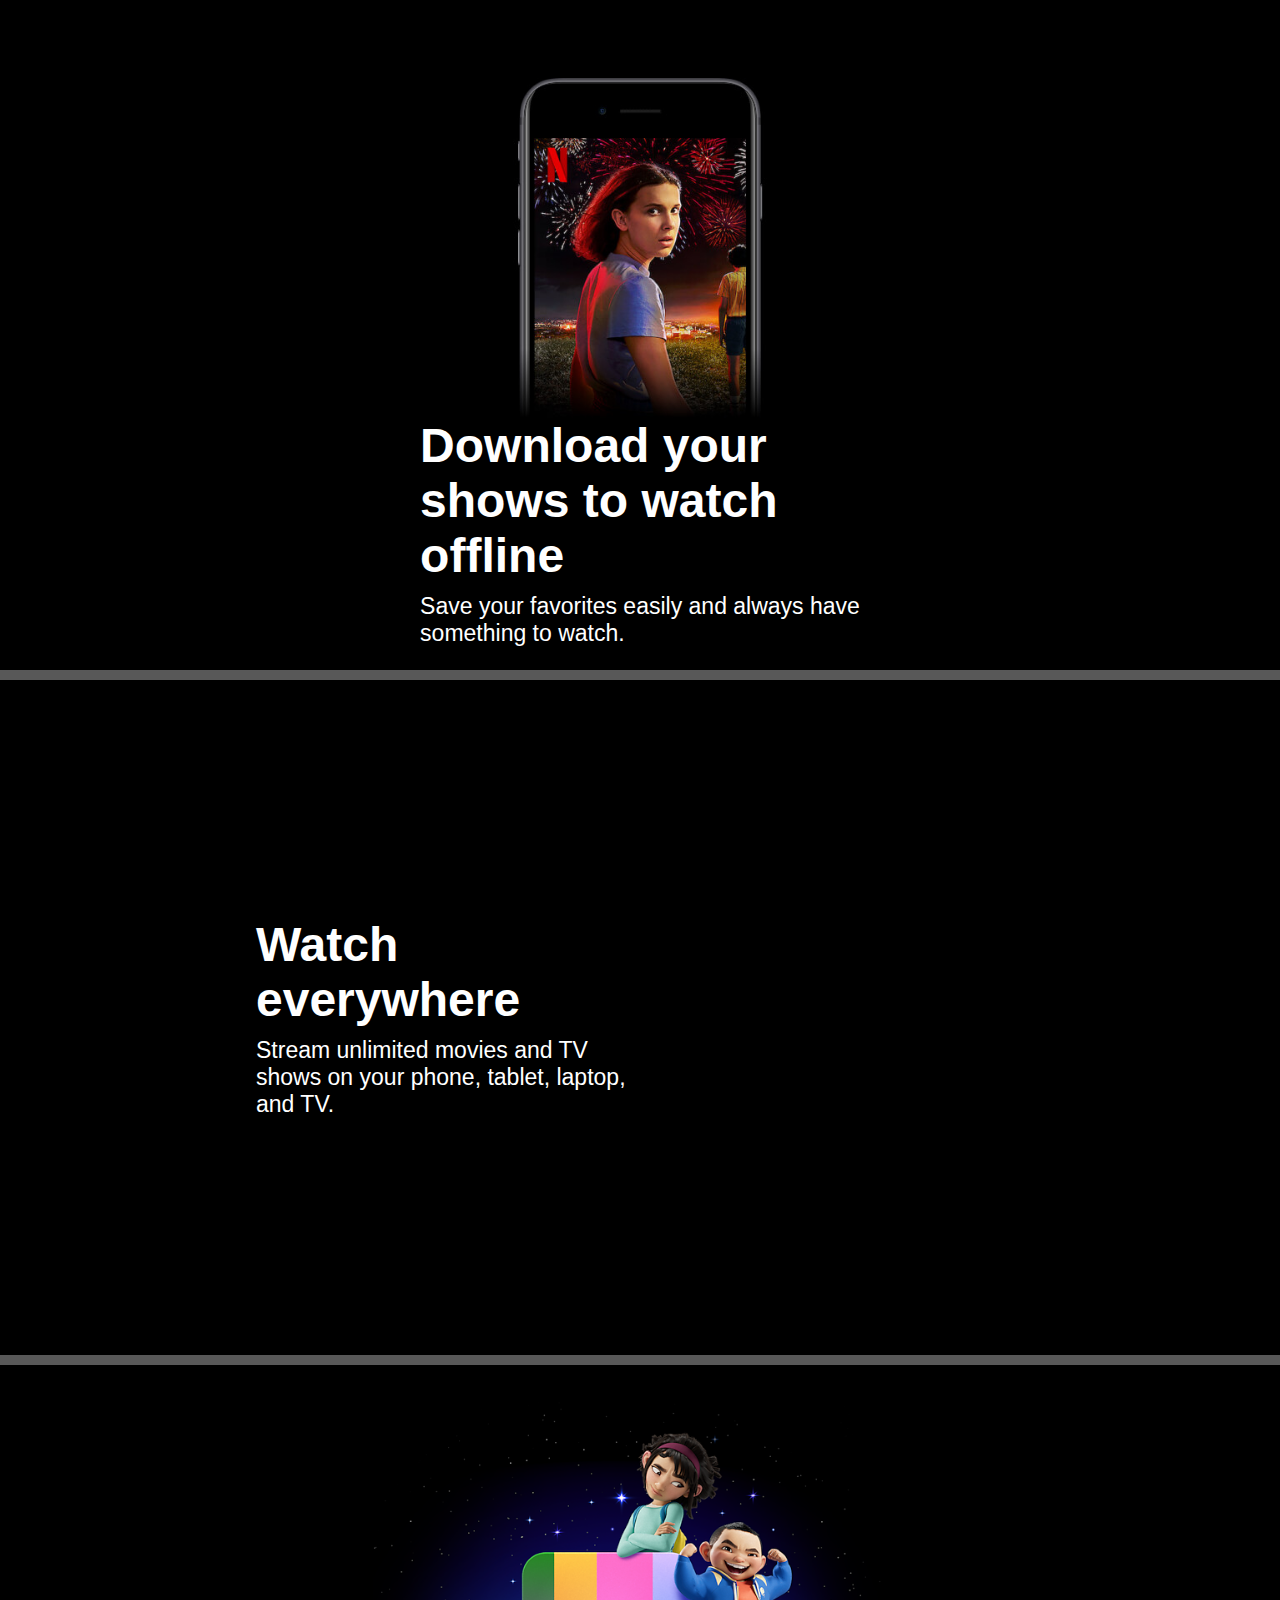
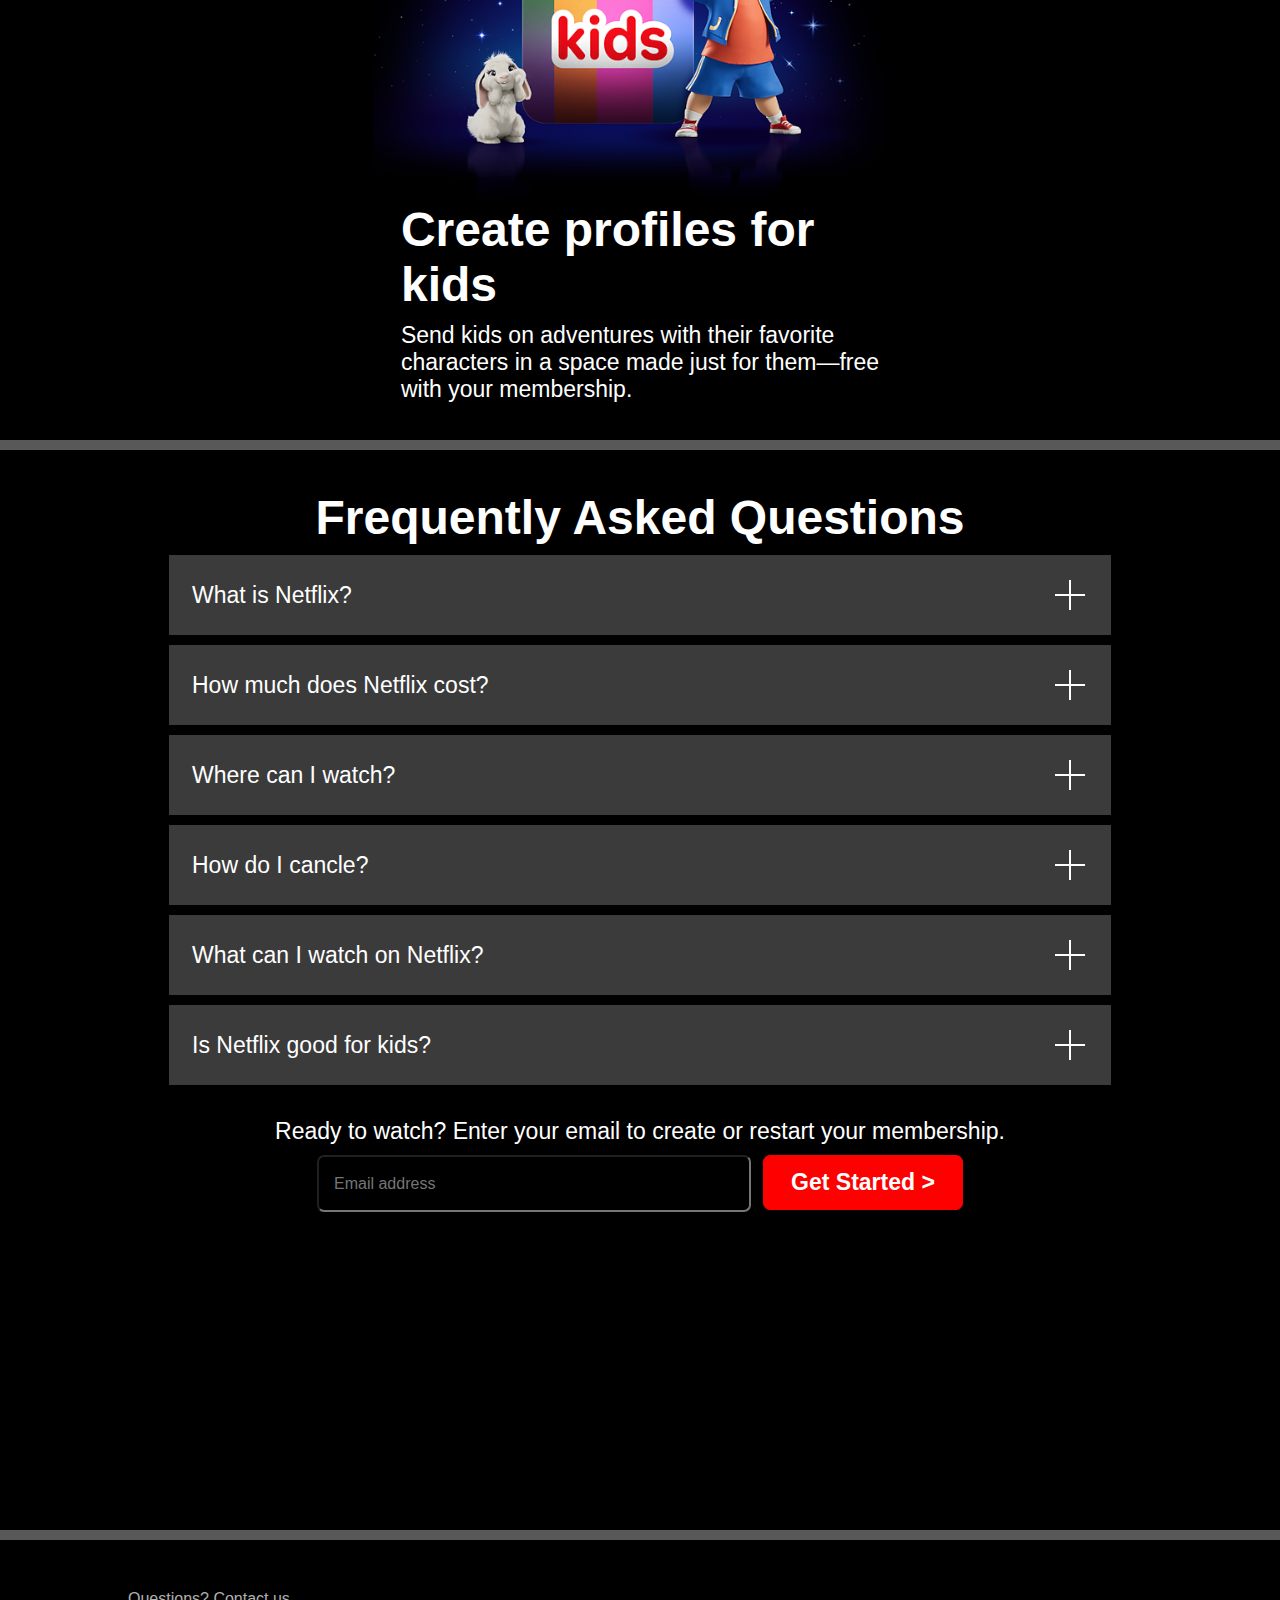
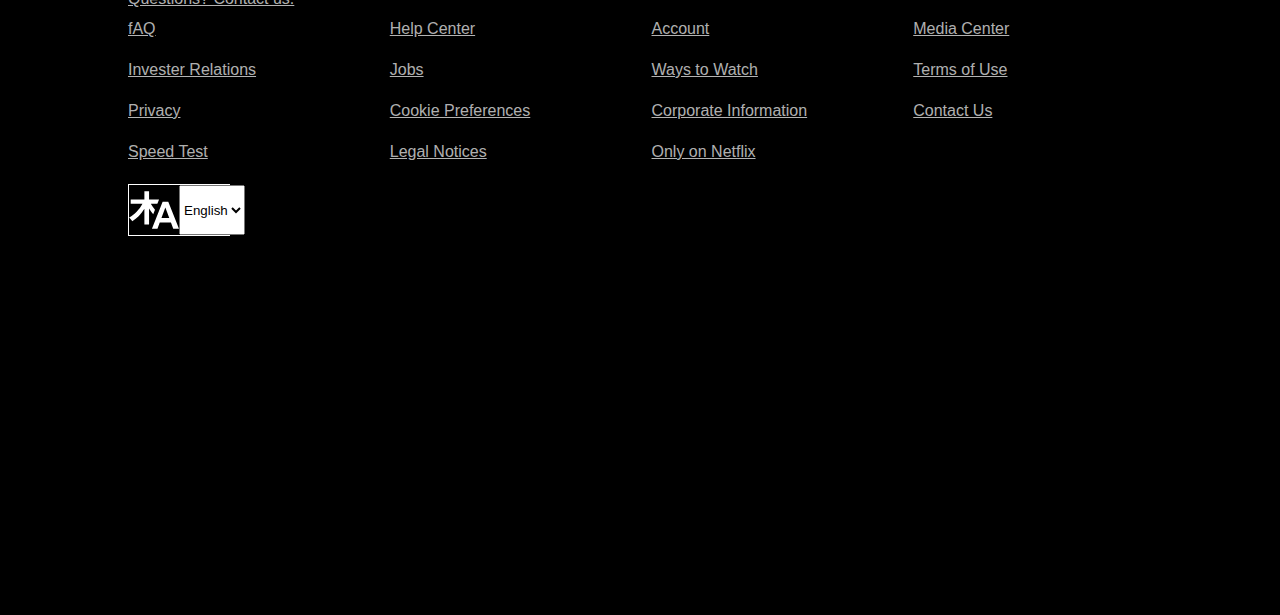
==== commit 4341522f: "modified" ====
--- a/netflix.html
+++ b/netflix.html
@@ -97,7 +97,7 @@
     <div class="line"></div>
     <div class="box2">
       <div class="box8">
-        <a href="Questions? Contact us.">Questions? Contact us.</a>
+        <div class="Questions"><a href="Questions? Contact us.">Questions? Contact us.</a></div>
         <div class="grid">
           <a href="fAQ">fAQ</a>
           <a href="Help Center">Help Center</a>
@@ -114,7 +114,14 @@
           <a href="Speed Test">Speed Test</a>
           <a href="Legal Notices">Legal Notices</a>
           <a href="Only on Netflix">Only on Netflix</a>
-         
+          <br>
+         <div class="english">
+           <img src="icon.svg" alt="">
+          <select name="English">
+           
+          <option value="English">English</option>
+          
+         </select> </div>
         </div>
       </div>
     </div>
--- a/style.css
+++ b/style.css
@@ -94,6 +94,7 @@
   align-items: center;
   margin: auto;
   color: white;
+  gap: 0 50px;
 }
 .box3 :first-child {
   font-size: 48px;
@@ -116,13 +117,13 @@
   font-family: "Segoe UI", Tahoma, Geneva, Verdana, sans-serif;
 }
 .box3 img {
-  width: 450px;
+  width: 500px;
   z-index: 1000;
 }
 .box3 video {
   position: relative;
-right: 400px;
-  width: 350px;
+  right: 500px;
+  width: 400px;
 }
 nav {
   height: 60px;
@@ -297,6 +298,7 @@
   font-weight: 900;
   font-family: "Segoe UI", Tahoma, Geneva, Verdana, sans-serif;
   text-align: center;
+  margin-top: 40px;
 }
 .box7 :nth-child(8) {
   font-size: 23px;
@@ -332,14 +334,35 @@
   border: 1px solid red;
 }
 .box8 {
+  height: 75vh;
+
+  width: 80vw;
+  margin: auto;
 }
 .grid {
   display: grid;
   grid-template-columns: 1fr 1fr 1fr 1fr;
   justify-content: center;
   align-items: center;
+  gap: 23px;
+  width: 80vw;
+  height: 25px;
+  margin-top: 12px;
 }
 .box8 a:link {
-  text-decoration: none;
-  color: white;
-}
+  font-family: Arial, Helvetica, sans-serif;
+  color: rgba(255, 255, 255, 0.7);
+  font-weight: 400;
+}
+.Questions {
+  padding-top: 50px;
+}
+select{
+  color: inherit;
+}
+.english{
+  display: flex;
+width: 100px;
+height: 50px;
+border: 1px solid white;
+}